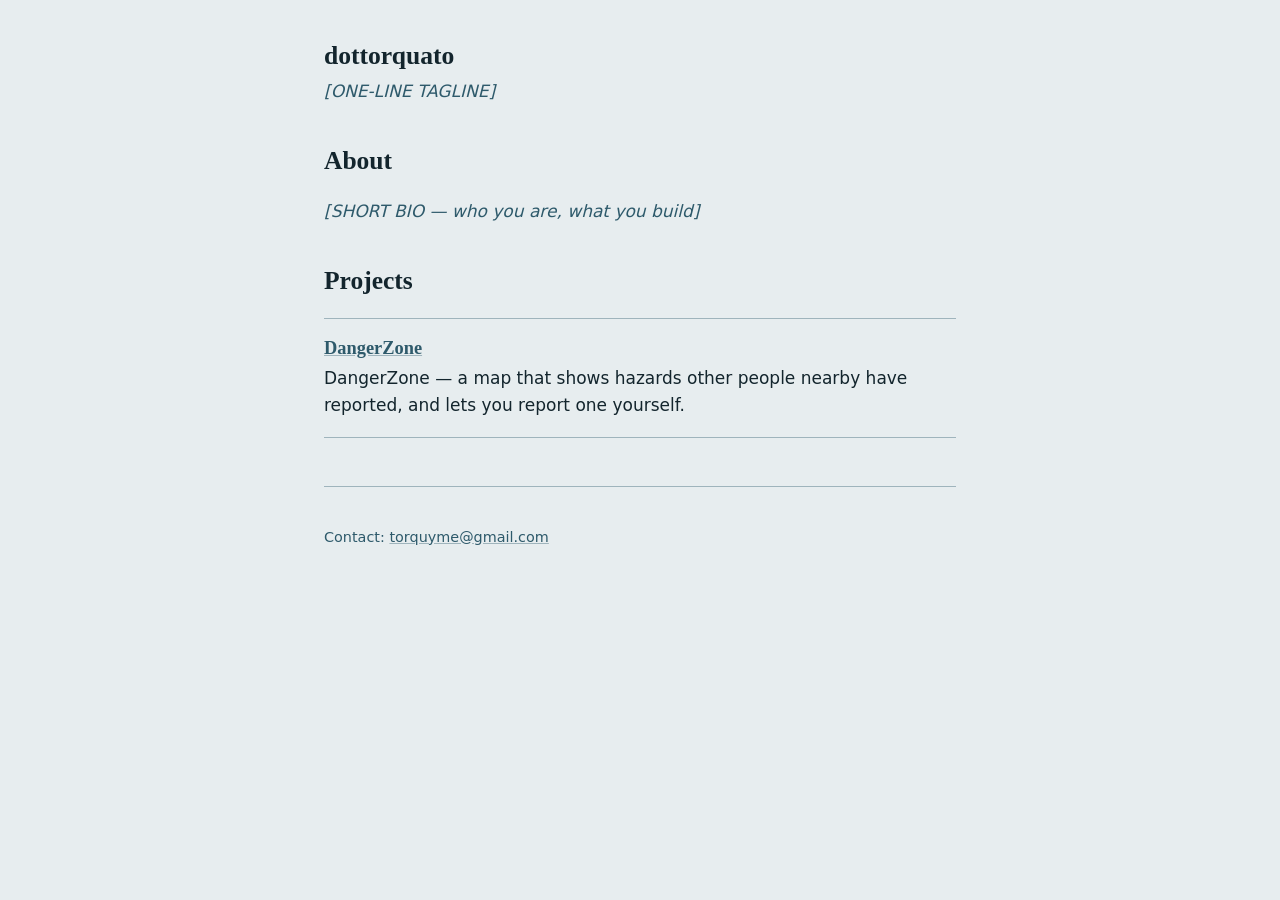
==== index.html @ 22a55291 "Add initial static site: home, DangerZone page, and privacy policy Builds the three-page portfolio s" ====
<!DOCTYPE html>
<html lang="en">
<head>
<meta charset="UTF-8">
<meta name="viewport" content="width=device-width, initial-scale=1">
<title>dottorquato</title>
<meta name="description" content="Dr. Torquato's personal portfolio.">
<link rel="stylesheet" href="/styles.css">
</head>
<body>
<div class="wrap">
  <header class="site-header">
    <h1>dottorquato</h1>
    <p class="tagline placeholder">[ONE-LINE TAGLINE]</p>
  </header>

  <section id="about">
    <h2>About</h2>
    <p class="placeholder">[SHORT BIO — who you are, what you build]</p>
  </section>

  <section id="projects">
    <h2>Projects</h2>
    <ul class="projects-list">
      <li class="project-card">
        <h3><a href="/dangerzone/">DangerZone</a></h3>
        <p>DangerZone — a map that shows hazards other people nearby have reported, and lets you report one yourself.</p>
      </li>
    </ul>
  </section>

  <footer class="site-footer">
    <p>Contact: <a href="mailto:torquyme@gmail.com">torquyme@gmail.com</a></p>
  </footer>
</div>
</body>
</html>
---- styles.css ----
:root {
  --paper: #E7EDEF;
  --ink: #13252D;
  --fathom: #2E5A6B;
  --contour: #9FB4BC;
  --magenta: #B0106A;
}

@media (prefers-color-scheme: dark) {
  :root {
    --paper: #0E1A20;
    --ink: #D8E4E8;
    --fathom: #7FB0C0;
  }
}

* {
  box-sizing: border-box;
}

html {
  -webkit-text-size-adjust: 100%;
}

body {
  margin: 0;
  background: var(--paper);
  color: var(--ink);
  font-family: "Atkinson Hyperlegible Next", system-ui, -apple-system, sans-serif;
  font-size: 1.0625rem;
  line-height: 1.6;
}

h1, h2, h3 {
  font-family: "Source Serif 4", Georgia, serif;
  font-weight: 600;
  line-height: 1.25;
}

a {
  color: var(--fathom);
}

a:not(:hover) {
  text-decoration-color: var(--contour);
}

.wrap {
  max-width: 42rem;
  margin: 0 auto;
  padding: 2.5rem 1.25rem 4rem;
}

header.site-header {
  margin-bottom: 2.5rem;
}

header.site-header h1 {
  font-size: 1.6rem;
  margin: 0 0 0.35rem;
}

header.site-header .tagline {
  color: var(--fathom);
  margin: 0;
}

nav.crumb {
  margin-bottom: 2rem;
  font-size: 0.9rem;
}

nav.crumb a {
  color: var(--fathom);
}

section {
  margin-bottom: 2.5rem;
}

hr.rule {
  border: none;
  border-top: 1px solid var(--contour);
  margin: 2rem 0;
}

.projects-list {
  list-style: none;
  margin: 0;
  padding: 0;
}

.project-card {
  padding: 1.1rem 0;
  border-top: 1px solid var(--contour);
}

.project-card:last-child {
  border-bottom: 1px solid var(--contour);
}

.project-card h3 {
  margin: 0 0 0.35rem;
  font-size: 1.15rem;
}

.project-card p {
  margin: 0;
}

.placeholder {
  color: var(--fathom);
  font-style: italic;
}

.danger-accent {
  border-top: 3px solid var(--magenta);
  padding-top: 0.75rem;
}

.screenshots {
  display: flex;
  gap: 0.75rem;
  flex-wrap: wrap;
  margin: 1.5rem 0;
}

.screenshots img {
  width: 140px;
  height: auto;
  border-radius: 8px;
  border: 1px solid var(--contour);
}

.screenshot-note {
  font-size: 0.9rem;
  color: var(--fathom);
}

.btn {
  display: inline-block;
  padding: 0.55rem 1rem;
  border: 1px solid var(--fathom);
  border-radius: 6px;
  text-decoration: none;
  color: var(--fathom);
}

.btn[aria-disabled="true"] {
  color: var(--contour);
  border-color: var(--contour);
  pointer-events: none;
}

.links-list {
  list-style: none;
  padding: 0;
  margin: 1rem 0;
}

.links-list li {
  margin-bottom: 0.6rem;
}

.lang-toggle {
  display: flex;
  gap: 0.5rem;
  margin-bottom: 1.5rem;
}

.lang-toggle button {
  font: inherit;
  background: none;
  border: 1px solid var(--contour);
  color: var(--ink);
  border-radius: 6px;
  padding: 0.35rem 0.8rem;
  cursor: pointer;
}

.lang-toggle button[aria-pressed="true"] {
  border-color: var(--fathom);
  color: var(--fathom);
}

.policy-text[hidden] {
  display: none;
}

.policy-text h2 {
  font-size: 1.2rem;
  margin-top: 2rem;
}

footer.site-footer {
  margin-top: 3rem;
  padding-top: 1.5rem;
  border-top: 1px solid var(--contour);
  font-size: 0.9rem;
  color: var(--fathom);
}
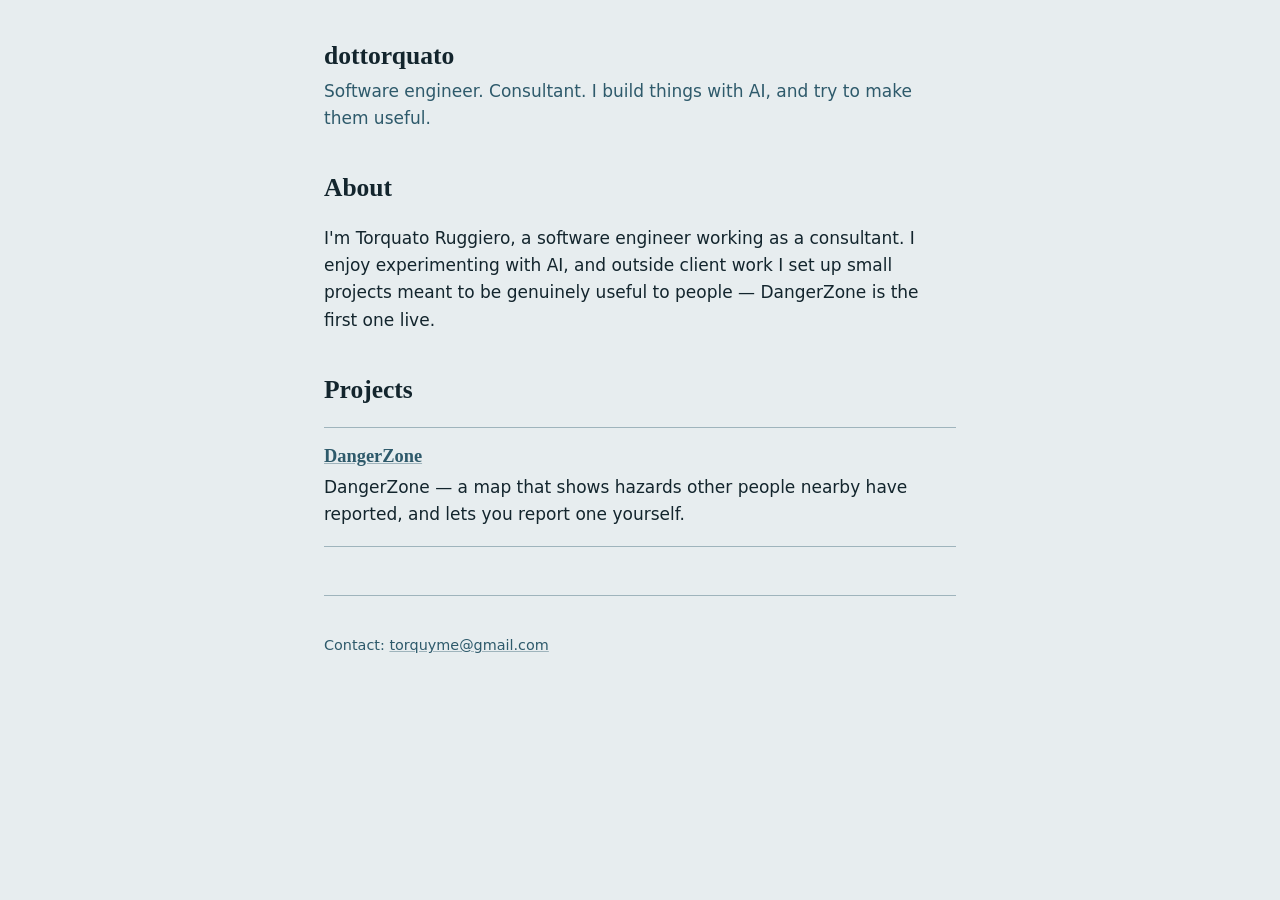
==== commit 416c035d: "Fill home page bio and tagline Co-Authored-By: Claude Sonnet 5 <noreply@anthropic.com> Claude-Sessio" ====
--- a/index.html
+++ b/index.html
@@ -11,12 +11,12 @@
 <div class="wrap">
   <header class="site-header">
     <h1>dottorquato</h1>
-    <p class="tagline placeholder">[ONE-LINE TAGLINE]</p>
+    <p class="tagline">Software engineer. Consultant. I build things with AI, and try to make them useful.</p>
   </header>
 
   <section id="about">
     <h2>About</h2>
-    <p class="placeholder">[SHORT BIO — who you are, what you build]</p>
+    <p>I'm Torquato Ruggiero, a software engineer working as a consultant. I enjoy experimenting with AI, and outside client work I set up small projects meant to be genuinely useful to people — DangerZone is the first one live.</p>
   </section>
 
   <section id="projects">
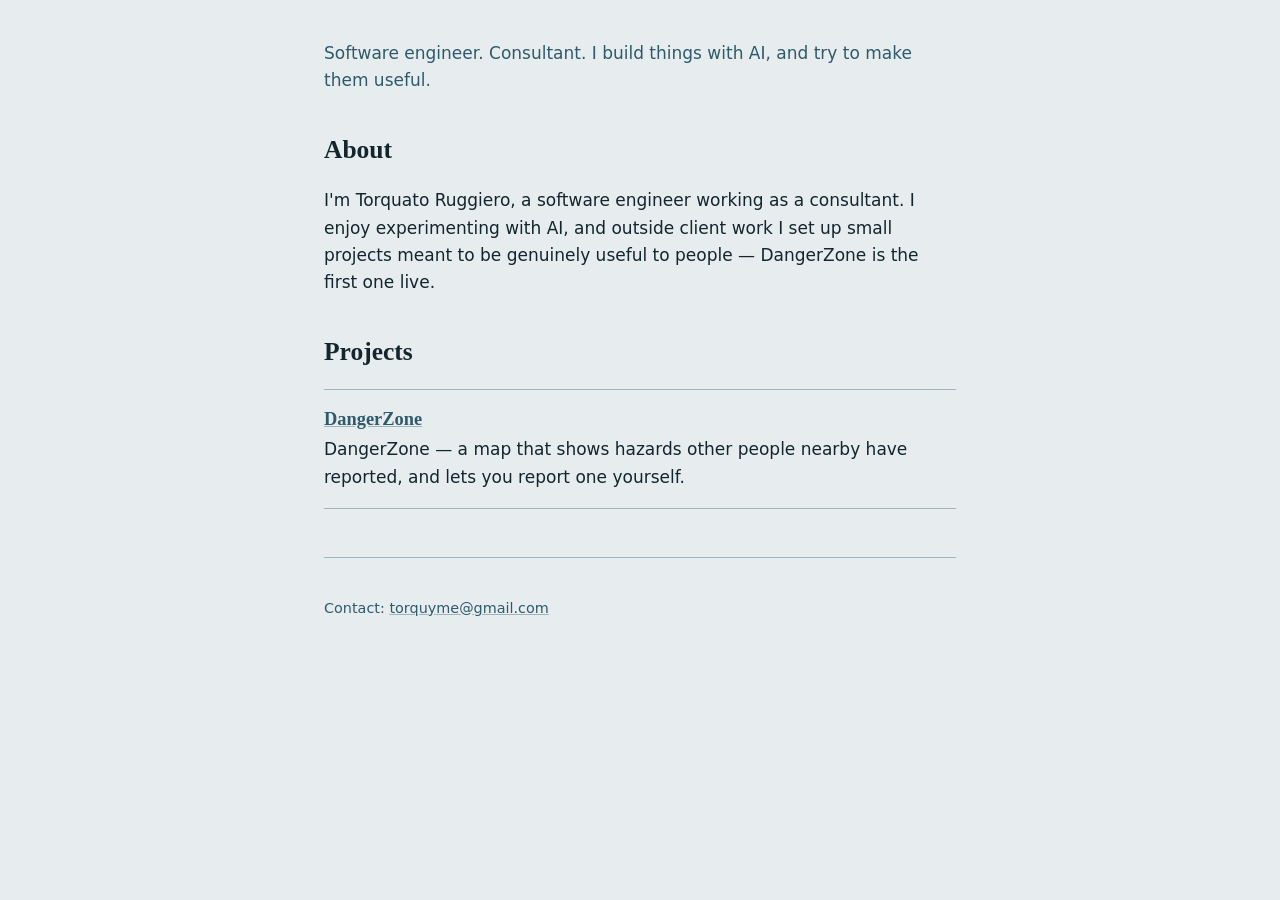
==== commit 0ef11897: "Remove redundant home title, add DangerZone screenshots Co-Authored-By: Claude Sonnet 5 <noreply@ant" ====
--- a/index.html
+++ b/index.html
@@ -10,7 +10,6 @@
 <body>
 <div class="wrap">
   <header class="site-header">
-    <h1>dottorquato</h1>
     <p class="tagline">Software engineer. Consultant. I build things with AI, and try to make them useful.</p>
   </header>
 
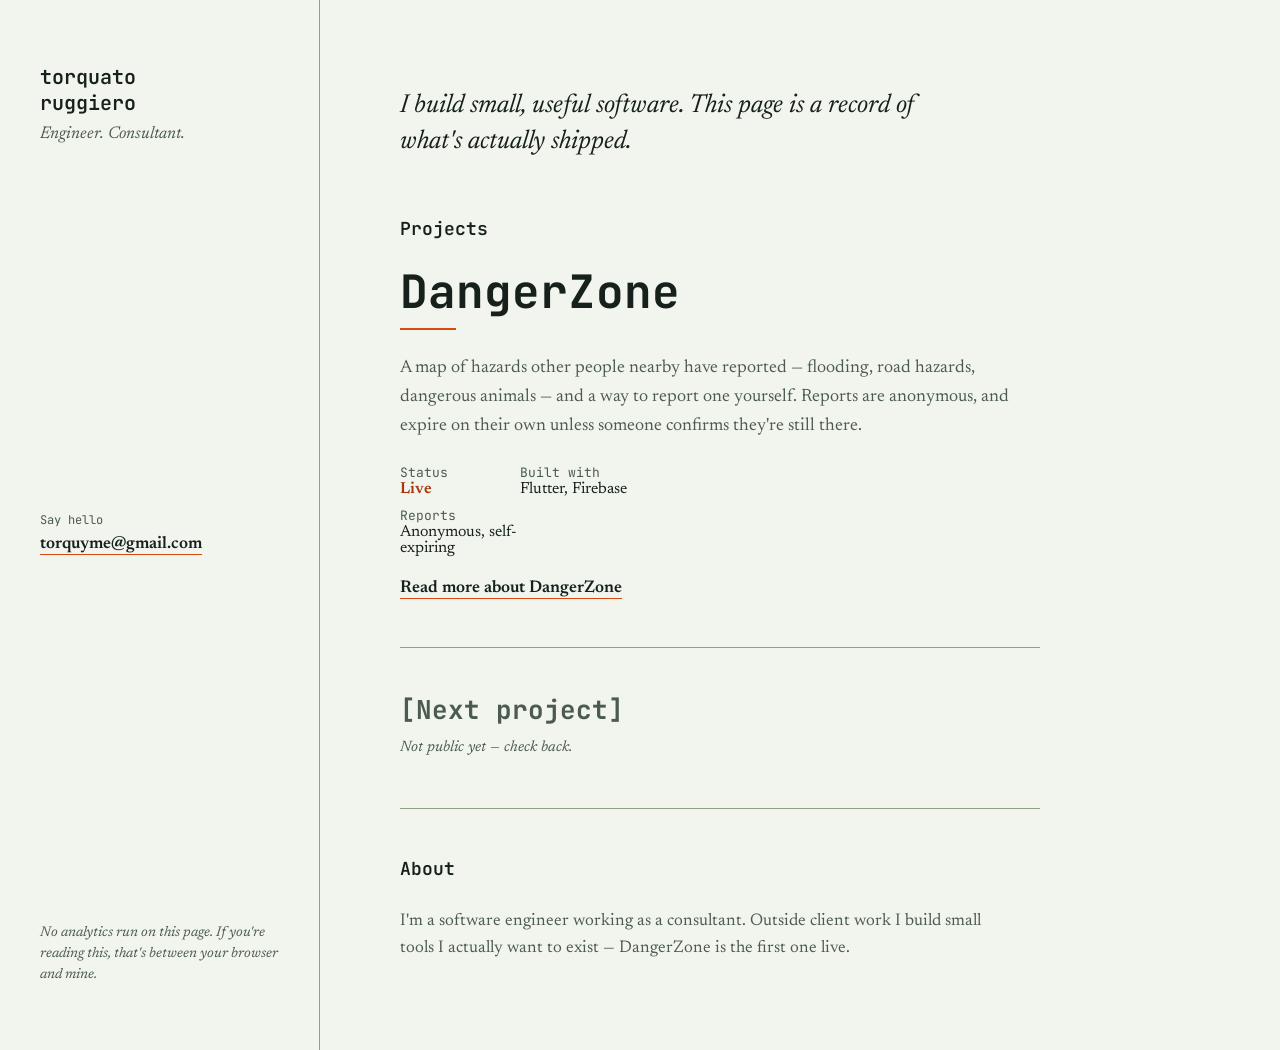
==== commit 047d19e7: "Redesign site with a new dossier-style visual system Replaces the old blue-gray/serif look with a be" ====
--- a/index.html
+++ b/index.html
@@ -4,33 +4,62 @@
 <meta charset="UTF-8">
 <meta name="viewport" content="width=device-width, initial-scale=1">
 <title>dottorquato</title>
-<meta name="description" content="Dr. Torquato's personal portfolio.">
-<link rel="stylesheet" href="/styles.css">
+<meta name="description" content="Torquato Ruggiero's personal portfolio.">
+<link rel="preconnect" href="https://fonts.googleapis.com">
+<link rel="stylesheet" href="https://fonts.googleapis.com/css2?family=JetBrains+Mono:wght@500;600;700&family=Newsreader:ital,wght@0,400;0,500;0,600;1,400;1,500&display=swap">
+<link rel="stylesheet" href="/home.css">
 </head>
 <body>
-<div class="wrap">
-  <header class="site-header">
-    <p class="tagline">Software engineer. Consultant. I build things with AI, and try to make them useful.</p>
-  </header>
+<div class="page">
 
-  <section id="about">
-    <h2>About</h2>
-    <p>I'm Torquato Ruggiero, a software engineer working as a consultant. I enjoy experimenting with AI, and outside client work I set up small projects meant to be genuinely useful to people — DangerZone is the first one live.</p>
-  </section>
+  <aside class="rail">
+    <div>
+      <p class="name">torquato<br>ruggiero</p>
+      <p class="role">Engineer. Consultant.</p>
+    </div>
+    <div>
+      <p class="contact-label">Say hello</p>
+      <a class="plain-link" href="mailto:torquyme@gmail.com">torquyme@gmail.com</a>
+    </div>
+    <p class="privacy-note">No analytics run on this page. If you're reading this, that's between your browser and mine.</p>
+  </aside>
 
-  <section id="projects">
-    <h2>Projects</h2>
-    <ul class="projects-list">
-      <li class="project-card">
-        <h3><a href="/dangerzone/">DangerZone</a></h3>
-        <p>DangerZone — a map that shows hazards other people nearby have reported, and lets you report one yourself.</p>
-      </li>
-    </ul>
-  </section>
+  <main class="content">
 
-  <footer class="site-footer">
-    <p>Contact: <a href="mailto:torquyme@gmail.com">torquyme@gmail.com</a></p>
-  </footer>
+    <p class="epigraph">I build small, useful software. This page is a record of what's actually shipped.</p>
+
+    <section id="projects">
+      <h2>Projects</h2>
+
+      <article class="project">
+        <h3><a class="title-link" href="/dangerzone/">DangerZone</a></h3>
+        <hr class="rule">
+        <p>A map of hazards other people nearby have reported — flooding, road hazards, dangerous animals — and a way to report one yourself. Reports are anonymous, and expire on their own unless someone confirms they're still there.</p>
+        <dl class="spec">
+          <div><dt>Status</dt><dd class="status-live">Live</dd></div>
+          <div><dt>Built with</dt><dd>Flutter, Firebase</dd></div>
+          <div><dt>Reports</dt><dd>Anonymous, self-expiring</dd></div>
+        </dl>
+        <a class="plain-link" href="/dangerzone/">Read more about DangerZone</a>
+      </article>
+
+      <hr class="sep">
+
+      <article class="project project-placeholder">
+        <h3>[Next project]</h3>
+        <p>Not public yet — check back.</p>
+      </article>
+    </section>
+
+    <hr class="sep">
+
+    <section id="about">
+      <h2>About</h2>
+      <p>I'm a software engineer working as a consultant. Outside client work I build small tools I actually want to exist — DangerZone is the first one live.</p>
+    </section>
+
+  </main>
+
 </div>
 </body>
 </html>
--- a/home.css
+++ b/home.css
@@ -0,0 +1,399 @@
+:root {
+  --mono: 'JetBrains Mono', monospace;
+  --serif: 'Newsreader', serif;
+  --paper: #F2F4EE;
+  --ink: #16211C;
+  --ink-soft: #4B5B50;
+  --line: #8FA085;
+  --accent: #D9480F;
+  --accent-text: #A8380B;
+}
+
+* {
+  box-sizing: border-box;
+}
+
+html {
+  -webkit-text-size-adjust: 100%;
+}
+
+body {
+  margin: 0;
+  background: var(--paper);
+  color: var(--ink);
+  font-family: var(--serif);
+  font-size: 1.0625rem;
+}
+
+a {
+  color: var(--ink);
+  text-decoration-color: var(--accent);
+}
+
+a:hover {
+  color: var(--accent-text);
+}
+
+.title-link {
+  text-decoration: none;
+}
+
+.title-link:hover {
+  color: var(--accent-text);
+}
+
+.plain-link {
+  display: inline-block;
+  text-decoration: none;
+  border-bottom: 1px solid var(--accent);
+  padding-bottom: 1px;
+  font-weight: 600;
+}
+
+.plain-link:hover {
+  color: var(--accent-text);
+  border-color: var(--accent-text);
+}
+
+.page {
+  display: flex;
+  min-height: 100vh;
+}
+
+.rail {
+  width: 320px;
+  flex-shrink: 0;
+  border-right: 1px solid var(--line);
+  padding: 64px 40px;
+  display: flex;
+  flex-direction: column;
+  justify-content: space-between;
+  gap: 48px;
+}
+
+.rail .name {
+  margin: 0;
+  font-family: var(--mono);
+  font-weight: 600;
+  font-size: 1.25rem;
+  line-height: 1.3;
+}
+
+.rail .role {
+  margin: 10px 0 0;
+  font-style: italic;
+  color: var(--ink-soft);
+}
+
+.rail .contact-label {
+  margin: 0 0 8px;
+  font-family: var(--mono);
+  font-size: 0.75rem;
+  color: var(--ink-soft);
+}
+
+.rail .privacy-note {
+  margin: 0;
+  font-style: italic;
+  font-size: 0.875rem;
+  line-height: 1.5;
+  color: var(--ink-soft);
+}
+
+.content {
+  flex: 1;
+  padding: 88px 80px;
+  max-width: 960px;
+}
+
+.epigraph {
+  margin: 0 0 56px;
+  font-style: italic;
+  font-size: 1.625rem;
+  line-height: 1.4;
+  max-width: 560px;
+}
+
+.content h2 {
+  margin: 0 0 28px;
+  font-family: var(--mono);
+  font-weight: 600;
+  font-size: 1.125rem;
+}
+
+.project {
+  max-width: 640px;
+}
+
+.project h3 {
+  margin: 0;
+  font-family: var(--mono);
+  font-weight: 700;
+  font-size: 2.875rem;
+  line-height: 1.05;
+}
+
+.project h3 a {
+  color: inherit;
+}
+
+.project .rule {
+  width: 56px;
+  height: 2px;
+  background: var(--accent);
+  margin: 12px 0 24px;
+  border: none;
+}
+
+.project p {
+  margin: 0 0 24px;
+  font-size: 1.125rem;
+  line-height: 1.6;
+  color: var(--ink-soft);
+}
+
+.spec {
+  display: grid;
+  grid-template-columns: 120px 1fr;
+  row-gap: 10px;
+  column-gap: 0;
+  margin: 0 0 24px;
+  max-width: 480px;
+}
+
+.spec dt {
+  font-family: var(--mono);
+  font-size: 0.8125rem;
+  color: var(--ink-soft);
+}
+
+.spec dd {
+  margin: 0;
+  font-size: 1rem;
+}
+
+.spec dd.status-live {
+  font-weight: 600;
+  color: var(--accent-text);
+}
+
+.sep {
+  border: none;
+  border-top: 1px solid var(--line);
+  margin: 48px 0;
+  max-width: 640px;
+}
+
+.project-placeholder h3 {
+  font-size: 1.625rem;
+  color: var(--ink-soft);
+}
+
+.project-placeholder p {
+  margin: 12px 0 0;
+  font-style: italic;
+  font-size: 0.9375rem;
+  color: var(--ink-soft);
+}
+
+#about p {
+  margin: 0;
+  font-size: 1.0625rem;
+  line-height: 1.6;
+  color: var(--ink-soft);
+  max-width: 600px;
+}
+
+/* Shared subpages (DangerZone project + privacy policy) */
+
+.wrap {
+  max-width: 42rem;
+  margin: 0 auto;
+  padding: 64px 24px 96px;
+}
+
+nav.crumb {
+  margin-bottom: 40px;
+  font-family: var(--mono);
+  font-size: 0.8125rem;
+}
+
+nav.crumb a {
+  color: var(--ink-soft);
+}
+
+.site-header {
+  margin-bottom: 40px;
+}
+
+.site-header h1 {
+  margin: 0;
+  font-family: var(--mono);
+  font-weight: 700;
+  font-size: 2.25rem;
+  line-height: 1.15;
+}
+
+.site-header::after {
+  content: "";
+  display: block;
+  width: 56px;
+  height: 2px;
+  background: var(--accent);
+  margin-top: 12px;
+}
+
+.wrap section {
+  margin-bottom: 40px;
+  max-width: 640px;
+}
+
+.wrap section h2 {
+  margin: 0 0 12px;
+  font-family: var(--mono);
+  font-weight: 600;
+  font-size: 1.125rem;
+}
+
+.wrap section p {
+  margin: 0;
+  font-size: 1.0625rem;
+  line-height: 1.6;
+  color: var(--ink-soft);
+}
+
+.screenshots {
+  display: flex;
+  align-items: flex-start;
+  gap: 12px;
+  flex-wrap: wrap;
+  margin: 0;
+}
+
+.screenshots img {
+  width: 144px;
+  height: auto;
+  border-radius: 0;
+  border: 1px solid var(--line);
+}
+
+.links-list {
+  list-style: none;
+  margin: 0;
+  padding: 0;
+}
+
+.links-list li {
+  margin-bottom: 10px;
+}
+
+.btn {
+  display: inline-block;
+  padding: 0.55rem 1rem;
+  border: 1px solid var(--ink);
+  color: var(--ink);
+  text-decoration: none;
+  font-size: 0.9375rem;
+}
+
+.btn[aria-disabled="true"] {
+  color: var(--ink-soft);
+  border-color: var(--line);
+  pointer-events: none;
+}
+
+.lang-toggle {
+  display: flex;
+  gap: 8px;
+  margin-bottom: 32px;
+}
+
+.lang-toggle button {
+  font: inherit;
+  font-family: var(--mono);
+  font-size: 0.8125rem;
+  background: none;
+  border: 1px solid var(--line);
+  color: var(--ink);
+  padding: 6px 14px;
+  cursor: pointer;
+}
+
+.lang-toggle button[aria-pressed="true"] {
+  border-color: var(--accent);
+  color: var(--accent-text);
+}
+
+.policy-text[hidden] {
+  display: none;
+}
+
+.policy-text h1 {
+  margin: 0 0 8px;
+  font-family: var(--mono);
+  font-weight: 700;
+  font-size: 1.75rem;
+  line-height: 1.2;
+}
+
+.policy-text h2 {
+  margin: 40px 0 12px;
+  font-family: var(--mono);
+  font-weight: 600;
+  font-size: 1.0625rem;
+}
+
+.policy-text p,
+.policy-text li {
+  font-size: 1rem;
+  line-height: 1.6;
+  color: var(--ink-soft);
+}
+
+.placeholder {
+  color: var(--ink-soft);
+  font-style: italic;
+}
+
+footer.site-footer {
+  margin-top: 56px;
+  padding-top: 24px;
+  border-top: 1px solid var(--line);
+  font-size: 0.9375rem;
+  color: var(--ink-soft);
+}
+
+@media (max-width: 780px) {
+  .page {
+    flex-direction: column;
+  }
+
+  .rail {
+    width: auto;
+    border-right: none;
+    border-bottom: 1px solid var(--line);
+    padding: 28px 24px;
+    flex-direction: row;
+    flex-wrap: wrap;
+    justify-content: space-between;
+    align-items: flex-start;
+    gap: 16px;
+  }
+
+  .rail .privacy-note {
+    flex-basis: 100%;
+  }
+
+  .content {
+    padding: 40px 24px;
+  }
+
+  .epigraph {
+    font-size: 1.375rem;
+    margin-bottom: 40px;
+  }
+
+  .project h3 {
+    font-size: 2.125rem;
+  }
+}
